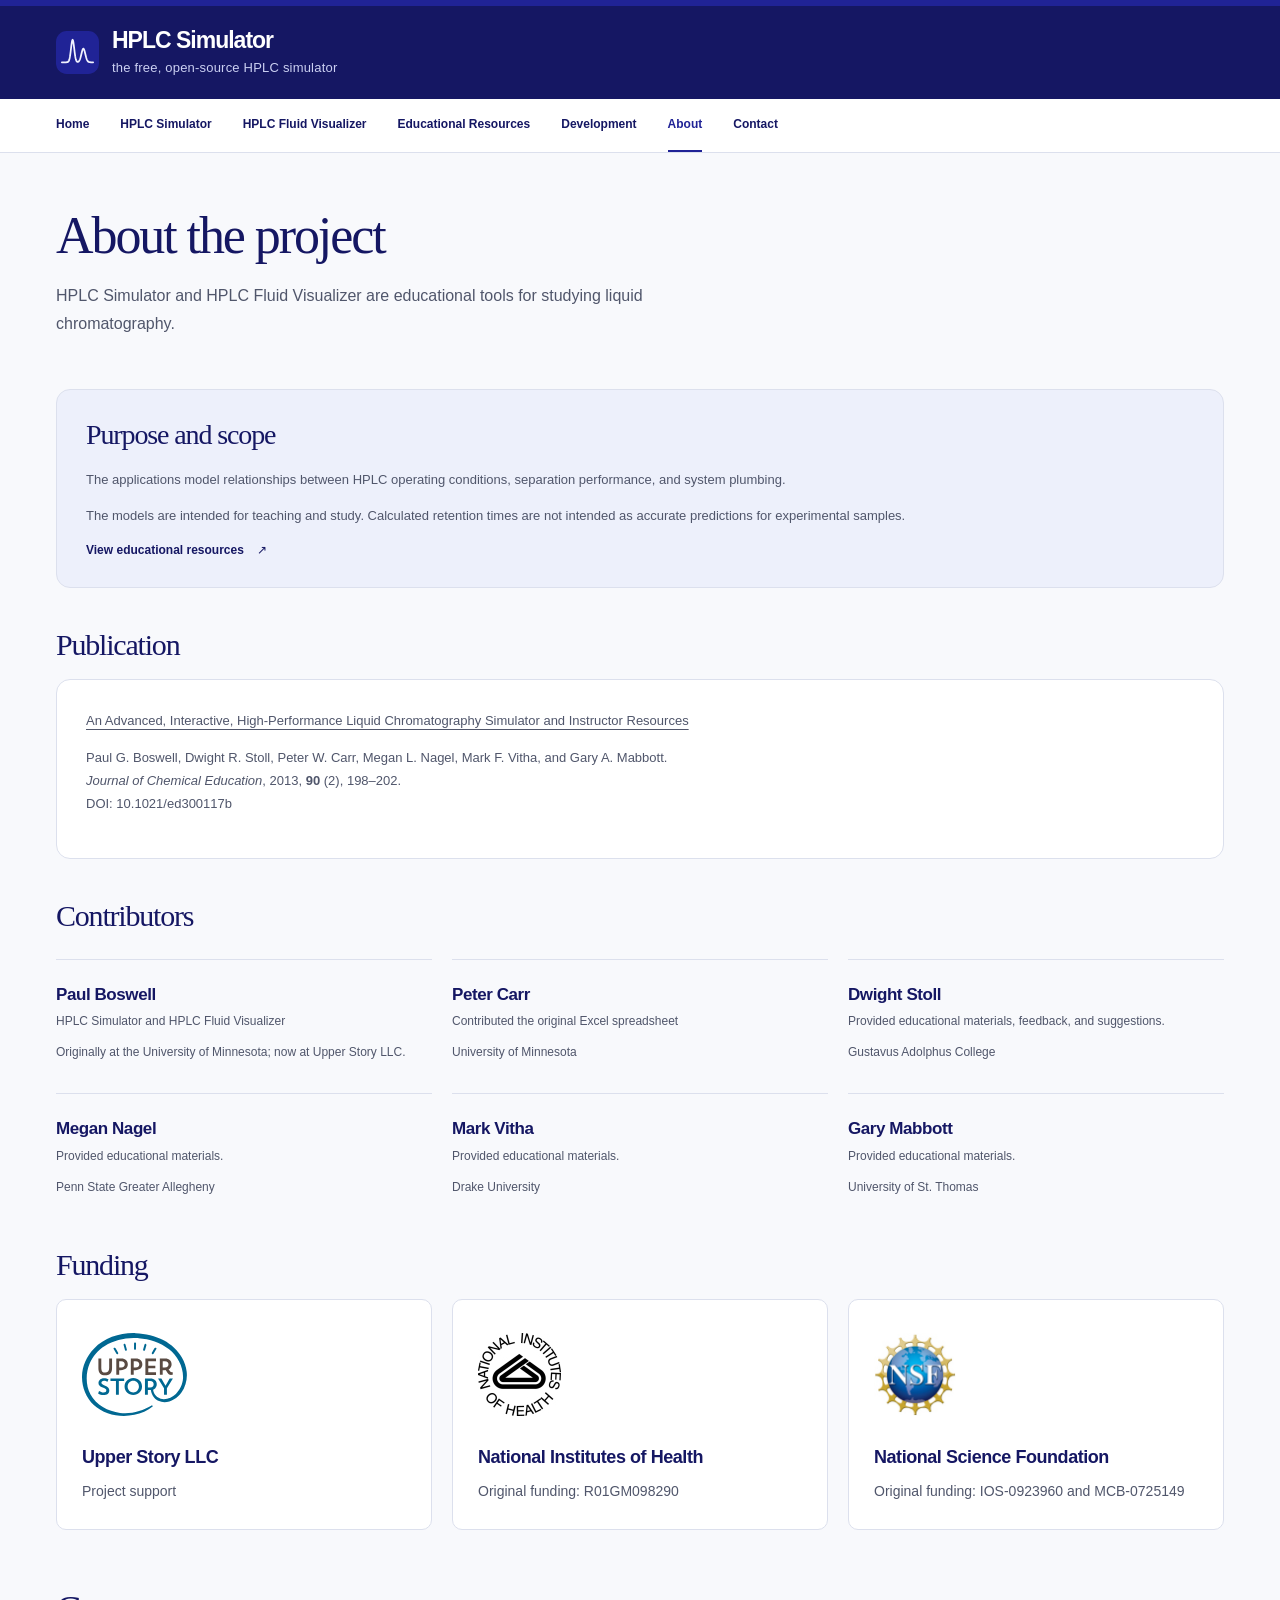
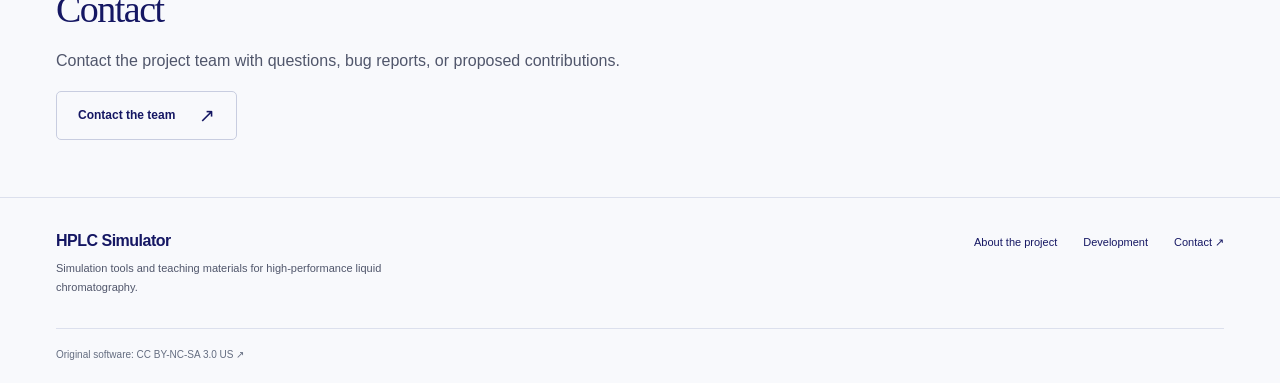
==== public/about.html @ 45ff45a1 "Add complete HPLC website for Cloudflare Pages" ====
<!doctype html>
<html lang="en"><head><meta charset="utf-8"><meta name="viewport" content="width=device-width, initial-scale=1"><meta name="description" content="Project history, contributors, and scope of HPLC Simulator and HPLC Fluid Visualizer."><meta name="theme-color" content="#202396"><title>About | HPLC Simulator</title><link rel="icon" href="assets/favicon.svg?v=6b6e14ec6e" type="image/svg+xml"><link rel="stylesheet" href="assets/site.css?v=50086b3960"><script src="assets/site.js?v=9037c2415f" defer></script></head>
<body><a class="skip" href="#main">Skip to content</a><header class="header"><div class="wrap"><div class="masthead"><a href="index.html" class="brand" aria-label="HPLC Simulator home"><svg aria-hidden="true" viewBox="0 0 44 44" fill="none"><rect width="44" height="44" rx="11" fill="#202396"/><path d="M6.00 32.00 L6.25 32.00 L6.50 32.00 L6.75 32.00 L7.00 32.00 L7.25 32.00 L7.50 32.00 L7.75 32.00 L8.00 32.00 L8.25 32.00 L8.50 32.00 L8.75 32.00 L9.00 32.00 L9.25 32.00 L9.50 32.00 L9.75 32.00 L10.00 32.00 L10.25 31.99 L10.50 31.99 L10.75 31.98 L11.00 31.97 L11.25 31.95 L11.50 31.91 L11.75 31.85 L12.00 31.77 L12.25 31.64 L12.50 31.44 L12.75 31.17 L13.00 30.78 L13.25 30.26 L13.50 29.58 L13.75 28.69 L14.00 27.60 L14.25 26.26 L14.50 24.70 L14.75 22.92 L15.00 20.97 L15.25 18.89 L15.50 16.79 L15.75 14.74 L16.00 12.86 L16.25 11.26 L16.50 10.03 L16.75 9.26 L17.00 9.00 L17.25 9.26 L17.50 10.03 L17.75 11.26 L18.00 12.86 L18.25 14.74 L18.50 16.78 L18.75 18.89 L19.00 20.97 L19.25 22.92 L19.50 24.70 L19.75 26.26 L20.00 27.59 L20.25 28.69 L20.50 29.56 L20.75 30.24 L21.00 30.75 L21.25 31.12 L21.50 31.37 L21.75 31.53 L22.00 31.61 L22.25 31.63 L22.50 31.59 L22.75 31.50 L23.00 31.35 L23.25 31.15 L23.50 30.88 L23.75 30.53 L24.00 30.10 L24.25 29.58 L24.50 28.97 L24.75 28.26 L25.00 27.45 L25.25 26.56 L25.50 25.59 L25.75 24.56 L26.00 23.51 L26.25 22.45 L26.50 21.43 L26.75 20.48 L27.00 19.65 L27.25 18.95 L27.50 18.43 L27.75 18.11 L28.00 18.00 L28.25 18.11 L28.50 18.43 L28.75 18.95 L29.00 19.65 L29.25 20.48 L29.50 21.43 L29.75 22.45 L30.00 23.51 L30.25 24.56 L30.50 25.59 L30.75 26.56 L31.00 27.45 L31.25 28.26 L31.50 28.97 L31.75 29.59 L32.00 30.11 L32.25 30.54 L32.50 30.89 L32.75 31.17 L33.00 31.38 L33.25 31.55 L33.50 31.68 L33.75 31.78 L34.00 31.84 L34.25 31.89 L34.50 31.93 L34.75 31.95 L35.00 31.97 L35.25 31.98 L35.50 31.99 L35.75 31.99 L36.00 32.00 L36.25 32.00 L36.50 32.00 L36.75 32.00 L37.00 32.00 L37.25 32.00 L37.50 32.00 L37.75 32.00 L38.00 32.00" stroke="#f1f3ff" stroke-width="1.8" stroke-linecap="round" stroke-linejoin="round"/></svg><span><strong>HPLC Simulator</strong><small>the free, open-source HPLC simulator</small></span></a><button class="menu-toggle" aria-expanded="false" aria-controls="main-nav">Menu ☰</button></div></div><div class="nav-band"><div class="wrap"><nav id="main-nav" class="nav" aria-label="Main navigation"><a href="index.html">Home</a><a href="simulator.html">HPLC Simulator</a><a href="fluid-visualizer.html">HPLC Fluid Visualizer</a><a href="resources.html">Educational Resources</a><a href="development.html">Development</a><a href="about.html" aria-current="page">About</a><a href="contact.html">Contact</a></nav></div></div></header>
<main id="main" class="wrap"><div class="page-heading"><h1>About the project</h1><p>HPLC Simulator and HPLC Fluid Visualizer are educational tools for studying liquid chromatography.</p></div><div><section class="panel" style="background:var(--mint)"><h2>Purpose and scope</h2><p>The applications model relationships between HPLC operating conditions, separation performance, and system plumbing.</p><p>The models are intended for teaching and study. Calculated retention times are not intended as accurate predictions for experimental samples.</p><a class="text-link" href="resources.html">View educational resources <span aria-hidden="true">↗</span></a></section></div>
<section aria-labelledby="publication-title"><h2 id="publication-title" class="subheading">Publication</h2><div class="panel"><p><a href="https://pubs.acs.org/doi/10.1021/ed300117b">An Advanced, Interactive, High-Performance Liquid Chromatography Simulator and Instructor Resources</a></p><p>Paul G. Boswell, Dwight R. Stoll, Peter W. Carr, Megan L. Nagel, Mark F. Vitha, and Gary A. Mabbott.<br><cite>Journal of Chemical Education</cite>, 2013, <strong>90</strong> (2), 198–202.<br>DOI: 10.1021/ed300117b</p></div></section>
<h2 class="subheading">Contributors</h2><div class="people"><div class="person"><h3>Paul Boswell</h3><p>HPLC Simulator and HPLC Fluid Visualizer</p><p>Originally at the University of Minnesota; now at Upper Story LLC.</p></div><div class="person"><h3>Peter Carr</h3><p>Contributed the original Excel spreadsheet</p><p>University of Minnesota</p></div><div class="person"><h3>Dwight Stoll</h3><p>Provided educational materials, feedback, and suggestions.</p><p>Gustavus Adolphus College</p></div><div class="person"><h3>Megan Nagel</h3><p>Provided educational materials.</p><p>Penn State Greater Allegheny</p></div><div class="person"><h3>Mark Vitha</h3><p>Provided educational materials.</p><p>Drake University</p></div><div class="person"><h3>Gary Mabbott</h3><p>Provided educational materials.</p><p>University of St. Thomas</p></div></div><section class="funding" aria-labelledby="funding-title"><h2 id="funding-title" class="subheading">Funding</h2><div class="funding-grid"><article class="funding-card"><a class="funding-logo" href="https://www.upperstory.com/"><img src="assets/funding/upper-story.svg?v=ac500c7a93" alt="Upper Story" width="190" height="83" loading="lazy"></a><h3>Upper Story LLC</h3><p>Project support</p></article><article class="funding-card"><a class="funding-logo" href="https://www.nih.gov/"><img src="assets/funding/nih.jpg" alt="National Institutes of Health" width="83" height="83" loading="lazy"></a><h3>National Institutes of Health</h3><p>Original funding: R01GM098290</p></article><article class="funding-card"><a class="funding-logo" href="https://www.nsf.gov/"><img src="assets/funding/nsf.jpg" alt="National Science Foundation" width="83" height="83" loading="lazy"></a><h3>National Science Foundation</h3><p>Original funding: IOS-0923960 and MCB-0725149</p></article></div></section><section class="section"><h2>Contact</h2><p>Contact the project team with questions, bug reports, or proposed contributions.</p><a class="button secondary" href="contact.html">Contact the team<span class="arrow" aria-hidden="true">↗</span></a></section></main>
<footer class="footer"><div class="wrap"><div class="footer-top"><div><a href="index.html" class="footer-brand" style="text-decoration:none">HPLC Simulator</a><p>Simulation tools and teaching materials for high-performance liquid chromatography.</p></div><div class="footer-links"><a href="about.html">About the project</a><a href="development.html">Development</a><a href="contact.html">Contact ↗</a></div></div><div class="footer-bottom"><span>Original software: <a href="https://creativecommons.org/licenses/by-nc-sa/3.0/us/">CC BY-NC-SA 3.0 US ↗</a></span></div></div></footer></body></html>
---- public/assets/site.css ----
@charset "UTF-8";
:root{--ink:#151763;--body:#50566b;--green:#202396;--mint:#edf0fb;--paper:#f8f9fc;--line:#dce0ed;--gold:#b57437;--white:#fff;--radius:14px;font-family:Inter,"Segoe UI",Arial,sans-serif;color:var(--ink);background:var(--paper);font-synthesis:none}
*{box-sizing:border-box}body{margin:0}a{color:inherit;text-underline-offset:4px}a:hover{color:#353ac0}button,input{font:inherit}button,a,input,summary{-webkit-tap-highlight-color:transparent}button{cursor:pointer}a:focus-visible,button:focus-visible,input:focus-visible,summary:focus-visible{outline:3px solid #b57437;outline-offset:5px}::selection{background:#dde2ff}p{line-height:1.75;color:var(--body)}h1,h2,h3,p{margin-top:0}h1,h2{font-family:Georgia,"Times New Roman",serif;font-weight:400;letter-spacing:-.04em}h1{font-size:clamp(42px,4.8vw,68px);line-height:1.08;margin-bottom:24px}h2{font-size:38px;line-height:1.16;margin-bottom:16px}h3{font-size:20px;letter-spacing:-.025em;line-height:1.4}svg{display:block;max-width:100%}.wrap{max-width:1248px;padding:0 40px;margin:auto}.skip{position:fixed;left:20px;top:-80px;z-index:9;padding:12px;background:white}.skip:focus{top:12px}
.header{background:var(--paper);border-bottom:1px solid var(--line)}.masthead{min-height:93px;display:flex;align-items:center;justify-content:space-between;gap:24px}.brand{text-decoration:none;display:flex;align-items:center;gap:13px}.brand svg{width:43px;height:43px}.brand strong{font-weight:650;font-size:23px;letter-spacing:-1px;display:block}.brand small{display:block;font-size:10px;text-transform:uppercase;letter-spacing:2px;margin-top:5px;color:var(--body)}.header-note{display:flex;align-items:center;gap:9px;font-size:12px;color:var(--body)}.dot{width:6px;height:6px;border-radius:50%;background:#7077d6;display:inline-block}.nav{display:flex;gap:31px}.nav a{font-size:12px;font-weight:600;white-space:nowrap;text-decoration:none;padding:18px 0 19px;border-bottom:2px solid transparent}.nav a[aria-current=page]{border-color:var(--green);color:var(--green)}.nav a:hover{border-color:#a6add3}.menu-toggle{display:none;border:1px solid var(--line);border-radius:6px;background:none;padding:10px 14px}.eyebrow{text-transform:uppercase;font-size:10px;letter-spacing:2px;font-weight:650;color:var(--green);margin-bottom:22px;display:flex;align-items:center;gap:10px}.eyebrow:before{content:"";height:1px;width:24px;background:currentColor}.hero{display:grid;grid-template-columns:1fr 1fr;gap:48px;align-items:center;padding-top:68px;padding-bottom:66px}.hero h1 em{font-weight:400;color:#5259a9}.hero .intro{font-size:16px;max-width:460px}.actions{display:flex;gap:12px;flex-wrap:wrap;margin-top:28px}.button{display:inline-flex;align-items:center;justify-content:center;gap:24px;padding:14px 21px;font-size:12px;font-weight:600;text-decoration:none;background:var(--green);color:white;border:1px solid var(--green);border-radius:5px;min-height:46px}.button:hover{background:#151763;color:white}.button.secondary{background:transparent;color:var(--ink);border-color:#c8cde0}.button.secondary:hover{background:var(--mint)}.arrow{font-size:19px;line-height:1}.quiet-note{font-size:11px;margin:21px 0 0;color:#626983;display:flex;gap:8px;align-items:center}.hero-figure{position:relative;background:#edf0fa;padding:25px 25px 21px;border-radius:18px;overflow:hidden;border:1px solid #dfe4f2}.figure-top{display:flex;align-items:center;justify-content:space-between;font-size:10px;text-transform:uppercase;letter-spacing:1.7px;font-weight:650;margin-bottom:24px}.figure-top span:last-child{font-size:9px;letter-spacing:1px;color:#626c86}.chart-card{background:#fcfcff;border:1px solid #d5daeb;border-radius:8px;padding:18px 12px 9px;box-shadow:0 8px 25px #20239608}.chart-caption{font-size:10px;display:flex;justify-content:space-between;gap:10px;padding:0 9px 10px;color:#596380}.chart-legend{display:flex;gap:15px;font-size:9px}.chart-legend i{display:inline-block;width:12px;height:2px;background:var(--green);vertical-align:middle;margin-right:5px}.chart-legend span:last-child i{background:var(--gold)}.figure-bottom{display:flex;justify-content:space-between;font-size:10px;margin-top:18px;color:#596380}.figure-bottom strong{font-weight:500;color:var(--green)}.principles{border-top:1px solid var(--line);border-bottom:1px solid var(--line);display:grid;grid-template-columns:repeat(3,1fr);padding:24px 0;gap:25px}.principle{display:flex;align-items:center;gap:13px;font-size:12px}.principle svg{width:22px;height:22px;flex-shrink:0}.principle small{display:block;color:var(--body);font-size:11px;margin-top:4px}.section{padding-top:57px;padding-bottom:57px}.section-top{display:flex;align-items:end;justify-content:space-between;gap:25px;margin-bottom:28px}.section-top h2{margin:0}.section-top p{margin:0;font-size:13px;max-width:360px}.section-top .eyebrow{margin-bottom:13px}.tool-grid{display:grid;grid-template-columns:1fr 1fr;gap:23px}.tool-card{background:#fff;border:1px solid var(--line);border-radius:var(--radius);overflow:hidden;display:flex;flex-direction:column}.tool-art{height:176px;background:#eef1fa;padding:22px 34px;border-bottom:1px solid var(--line);overflow:hidden}.tool-art.sand{background:#f1f3f9}.tool-art svg{width:100%;height:100%}.tool-copy{padding:26px 30px;flex:1;display:flex;flex-direction:column}.tool-copy h3{margin:15px 0 10px;font-size:24px;font-weight:500}.tool-copy p{font-size:13px;max-width:450px;margin-bottom:22px}.tag{font-size:9px;letter-spacing:1.1px;text-transform:uppercase;font-weight:600}.tag span{color:#6c7385;margin-left:10px;font-weight:400}.text-link{display:inline-flex;gap:13px;align-items:center;font-size:12px;font-weight:650;text-decoration:none;align-self:start;margin-top:auto}.text-link:hover{text-decoration:underline}.learning-band{border-radius:var(--radius);padding:35px 39px;background:var(--mint);display:grid;grid-template-columns:60px 1fr auto;gap:24px;align-items:center;margin-bottom:58px}.learning-band h2{font-size:29px;margin:0 0 8px}.learning-band p{font-size:13px;margin:0;max-width:590px}.book-icon{width:45px;height:45px}.footer{border-top:1px solid var(--line);padding:34px 0 23px}.footer-top{display:flex;justify-content:space-between;gap:30px}.footer-brand{font-size:16px;font-weight:600;letter-spacing:-.5px}.footer p{font-size:11px;max-width:390px;margin-top:9px}.footer-links{display:flex;gap:26px;font-size:11px;padding-top:4px}.footer-links a{text-decoration:none}.footer-bottom{border-top:1px solid var(--line);margin-top:20px;padding-top:20px;display:flex;justify-content:space-between;gap:20px;font-size:10px;color:#646d80}.footer-bottom a{text-decoration:none}
.page-heading{padding:55px 0 35px;max-width:790px}.page-heading h1{font-size:52px;margin-bottom:18px}.page-heading p{font-size:16px;max-width:670px}.page-heading .eyebrow{margin-bottom:18px}.notice{border:1px solid #d6daea;border-radius:8px;background:#eef1fc;padding:17px 22px;display:flex;gap:13px;align-items:start;margin-bottom:28px;font-size:13px;line-height:1.7}.notice svg{flex-shrink:0;margin-top:3px}.notice p{margin:0}.notice strong{color:var(--ink)}.split{display:grid;grid-template-columns:1.35fr 1fr;gap:35px;align-items:start;margin-bottom:50px}.panel{background:white;border:1px solid var(--line);border-radius:var(--radius);padding:29px}.panel h2{font-size:28px}.panel p,.panel li{font-size:13px;color:var(--body);line-height:1.8}.panel ul{padding-left:20px}.panel li{margin-bottom:9px}.large-art{background:#edf1fa;border:1px solid var(--line);border-radius:var(--radius);padding:30px;margin-bottom:20px}.large-art svg{width:100%}.art-label{font-size:10px;text-align:center;margin:15px 0 0;letter-spacing:.2px;color:#596582}.steps{display:grid;grid-template-columns:repeat(3,1fr);gap:25px;margin:25px 0 45px}.step{border-top:1px solid var(--line);padding-top:22px}.step-number{color:#7d86ab;font-family:Georgia,serif;font-size:30px;display:block;margin-bottom:15px}.step h3{font-size:16px;margin-bottom:10px}.step p{font-size:13px}.subheading{font-size:30px;margin-top:40px}.resource-tools{display:flex;justify-content:space-between;gap:18px;margin-bottom:22px;align-items:center;flex-wrap:wrap}.filters{display:flex;gap:5px;flex-wrap:wrap}.filter{border:1px solid transparent;background:none;padding:10px 15px;border-radius:5px;color:var(--body);font-size:12px;min-height:42px}.filter[aria-pressed=true]{background:var(--green);color:white}.search{border:1px solid #ccd1e1;background:white;border-radius:5px;min-height:43px;padding:10px 15px;width:270px;max-width:100%}.resource-grid{display:grid;grid-template-columns:repeat(2,1fr);gap:20px;margin-bottom:20px}.resource-card{background:#fff;border:1px solid var(--line);border-radius:10px;padding:25px;display:flex;flex-direction:column}.resource-card .tag{color:#565e8b;margin-bottom:17px}.resource-card h2{font-family:inherit;letter-spacing:-.4px;font-size:20px;font-weight:500;margin-bottom:10px}.resource-card p{font-size:13px;margin:0 0 12px}.resource-meta{font-size:11px;color:#626c82;display:block;margin-bottom:21px}.resource-card a{padding-top:16px;border-top:1px solid var(--line);width:100%;justify-content:space-between;margin-top:auto}.resource-count{font-size:11px;color:var(--body);margin:14px 0 25px}.empty{padding:35px;border:1px dashed var(--line);border-radius:10px;grid-column:1/-1}.download-list{list-style:none;padding:0!important;margin:15px 0 0}.download-list li{margin:0;border-top:1px solid var(--line)}.download-list a{display:flex;justify-content:space-between;gap:20px;padding:15px 0;text-decoration:none;font-size:12px}.download-list small{white-space:nowrap;color:#636c80}.details{border-top:1px solid var(--line);padding:20px 0}.details:last-child{border-bottom:1px solid var(--line)}summary{cursor:pointer;font-size:14px;font-weight:600;padding:4px 0}.details p{font-size:13px;margin:14px 0 0}.content-bottom{padding-bottom:55px}.people{display:grid;grid-template-columns:repeat(3,1fr);gap:20px;margin:25px 0}.person{border-top:1px solid var(--line);padding-top:23px}.person h3{margin-bottom:5px;font-size:17px}.person p{font-size:12px;margin-bottom:10px}.support{font-size:12px;padding:24px;background:#edf0fa;border-radius:8px;margin-top:30px;line-height:1.8;color:var(--body)}.contact-grid{display:grid;grid-template-columns:1fr 1fr;gap:24px;margin-bottom:45px}.contact-card{padding:32px;background:white;border:1px solid var(--line);border-radius:12px}.initials{width:48px;height:48px;display:grid;place-items:center;background:var(--mint);border-radius:50%;font-family:Georgia,serif;font-size:18px;margin-bottom:23px}.contact-card h2{font-size:30px}.contact-card p{font-size:13px}.email{font-size:14px}.preview-badge{display:inline-flex;align-items:center;gap:7px;color:#596182;background:#eff2fb;border:1px solid #d7ddef;padding:6px 9px;border-radius:4px;font-size:10px;letter-spacing:.3px}.sr-only{position:absolute;width:1px;height:1px;padding:0;margin:-1px;overflow:hidden;clip:rect(0,0,0,0);white-space:nowrap;border:0}[hidden]{display:none!important}
@media(min-width:1500px){.hero{padding-top:85px;padding-bottom:80px}}
@media(max-width:1050px){.nav{gap:22px}.nav a{font-size:11px}.hero{gap:28px}.wrap{padding:0 28px}.hero h1{font-size:53px}.hero-figure{padding:20px}.learning-band{padding:30px;grid-template-columns:45px 1fr}.learning-band>.button{grid-column:2;justify-self:start}.hero .intro{font-size:14px}.section-top p{max-width:300px}}
@media(max-width:780px){.wrap{padding:0 22px}.masthead{min-height:80px}.header-note{display:none}.menu-toggle{display:block}.nav{display:none;padding:5px 0 15px;gap:0;grid-template-columns:1fr 1fr}.nav.open{display:grid}.nav a{padding:13px 9px;white-space:normal;font-size:12px}.hero{grid-template-columns:1fr;padding-top:40px;padding-bottom:35px;gap:35px}.hero h1{font-size:clamp(43px,8vw,61px);max-width:550px}.hero .intro{font-size:15px;max-width:530px}.hero-figure{max-width:580px;width:100%}.principles{gap:15px;padding:22px 0}.principle{align-items:start;gap:8px;font-size:11px}.principle small{font-size:10px;line-height:1.5}.principle svg{width:18px}.section{padding:38px 0}.section-top{align-items:start;flex-direction:column;gap:14px}.section-top p{max-width:100%}h2{font-size:33px}.tool-art{padding:20px;height:145px}.tool-copy{padding:23px}.tool-copy h3{font-size:21px}.tag span{display:block;margin:5px 0 0}.learning-band{margin-bottom:38px}.footer-top{flex-direction:column;gap:10px}.footer-bottom{flex-direction:column;gap:10px}.page-heading{padding-top:36px}.page-heading h1{font-size:43px}.split{grid-template-columns:1fr;gap:20px}.steps{gap:20px}.people{grid-template-columns:1fr}.resource-tools{align-items:stretch}.search{width:100%}.contact-card{padding:23px}.email{font-size:12px}}
@media(max-width:520px){.brand strong{font-size:21px}.brand small{font-size:8px;letter-spacing:1.7px}.brand svg{width:35px}.masthead{gap:10px}.menu-toggle{font-size:11px;padding:10px}.tool-grid,.resource-grid,.contact-grid,.steps{grid-template-columns:1fr}.principles{grid-template-columns:1fr;gap:17px}.principle{align-items:center;font-size:12px;gap:13px}.principle small{display:inline;margin-left:8px;font-size:11px}.principle svg{width:21px}.hero-figure{padding:17px 12px}.figure-top{padding:0 6px;font-size:9px}.figure-top span:last-child{font-size:8px}.hero .actions{gap:9px}.button{padding:13px 16px;gap:15px}.learning-band{grid-template-columns:1fr;padding:26px;gap:16px}.learning-band>.button{grid-column:1}.book-icon{width:34px;height:34px}.footer-links{gap:22px;flex-wrap:wrap}.panel{padding:23px}.page-heading h1{font-size:39px}.steps{gap:10px}.step{padding-top:18px}.step-number{margin-bottom:7px}.large-art{padding:15px}.filters{gap:0}.filter{padding:10px 12px}.resource-card{padding:22px}.section-top h2{font-size:31px}}
.hero>*,.split>*,.resource-grid>*,.contact-grid>*{min-width:0}
@media(max-width:780px){.resource-tools>label{width:100%}}
@media(max-width:380px){.wrap{padding:0 18px}.brand{gap:9px}.brand strong{font-size:19px}.brand small{font-size:6px;letter-spacing:1.2px}.brand svg{width:31px}.hero h1{font-size:35px}.eyebrow{font-size:9px;letter-spacing:1.4px}.figure-top{gap:8px;flex-wrap:wrap}.figure-bottom{gap:12px;font-size:9px}.chart-caption{font-size:9px}.hero-figure{padding:17px 9px}.page-heading h1{font-size:35px}.footer-links{gap:15px}}
@media(prefers-reduced-motion:no-preference){a,button{transition:background .15s,color .15s,border-color .15s}.tool-card{transition:transform .2s,box-shadow .2s}.tool-card:hover{transform:translateY(-3px);box-shadow:0 10px 24px #15176308}}

/* Original site identity: indigo masthead (#151763), royal blue (#202396), white navigation. */
.header{background:#151763;border-top:6px solid #202396}
.masthead{color:#fff}
.brand:hover{color:#fff}
.brand small,.header-note{color:#cbd0f2}
.header-note .dot{background:#a7b3ff}
.nav-band{background:#fff;color:var(--ink)}
.menu-toggle{color:#fff;border-color:#6568a0}
.menu-toggle:hover{background:#292c80}
.brand{min-width:0}.brand>span{min-width:0}.brand svg,.menu-toggle{flex-shrink:0}
.brand small{font-size:13px;letter-spacing:.2px;text-transform:none;white-space:normal;line-height:1.4}
@media(max-width:520px){.masthead{gap:12px}.brand small{font-size:11px;letter-spacing:0;max-width:230px}}

#contact-form label{display:block;font-size:16px;font-weight:600;margin:18px 0 7px}#contact-form input,#contact-form textarea{display:block;width:100%;font:inherit;font-size:16px;padding:11px 12px;border:1px solid #aab3ce;border-radius:5px;background:white;color:var(--ink)}#contact-form textarea{resize:vertical;min-height:160px}#contact-form textarea:focus-visible{outline:3px solid #b57437;outline-offset:3px}#contact-form .button{font:inherit;border:0;margin-top:8px}#contact-form .button:disabled{opacity:.65;cursor:wait}#contact-form .contact-note,#contact-status{font-size:15px;margin:15px 0 0}#contact-status[data-error=true]{color:#9b2929}.contact-trap{position:absolute;left:-10000px;width:1px;height:1px;overflow:hidden}

.funding-grid{display:grid;grid-template-columns:repeat(3,minmax(0,1fr));gap:20px}.funding-card{padding:25px;background:white;border:1px solid var(--line);border-radius:10px}.funding-logo{display:flex;align-items:center;height:100px;margin-bottom:20px;width:fit-content;max-width:100%}.funding-logo img{display:block;object-fit:contain;object-position:left center;max-width:100%;height:83px}.funding-card h3{font-size:18px;margin-bottom:9px}.funding-card p{font-size:14px;margin:0;overflow-wrap:anywhere}@media(max-width:780px){.funding-grid{grid-template-columns:1fr}}
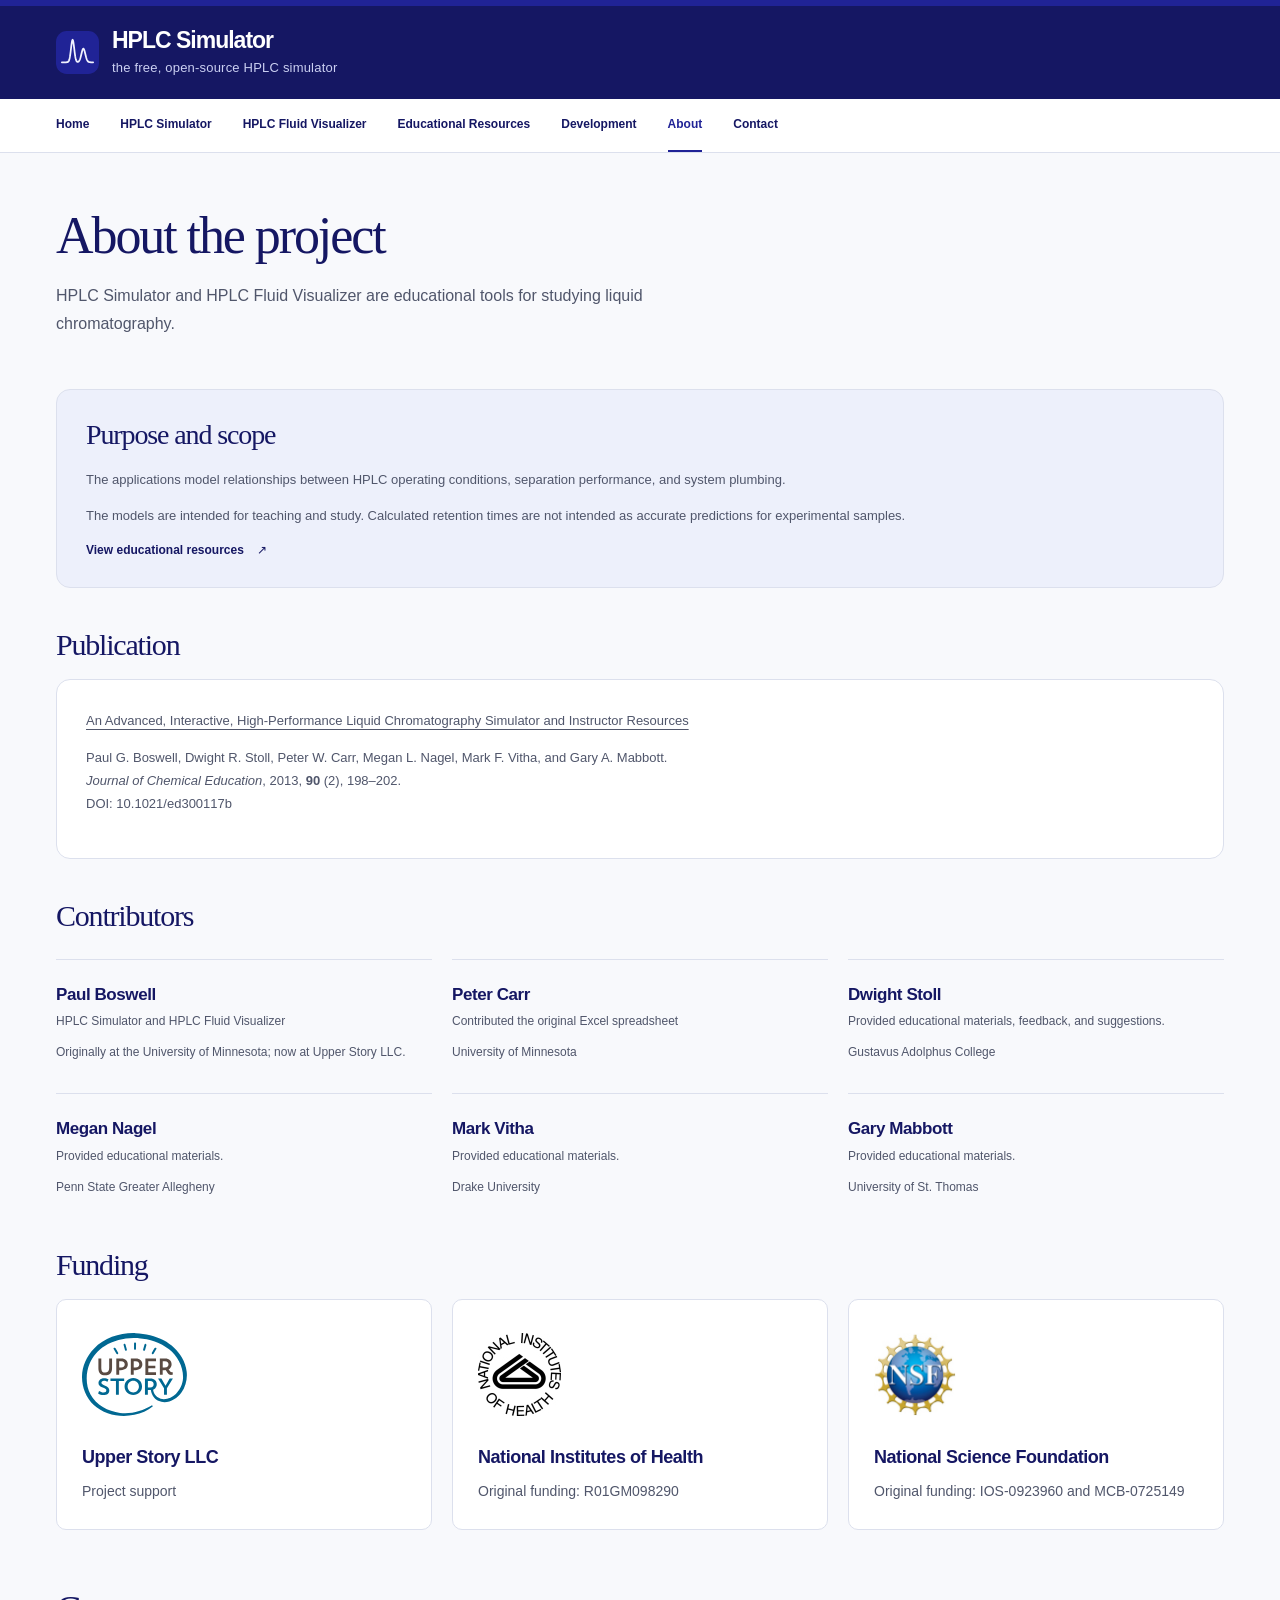
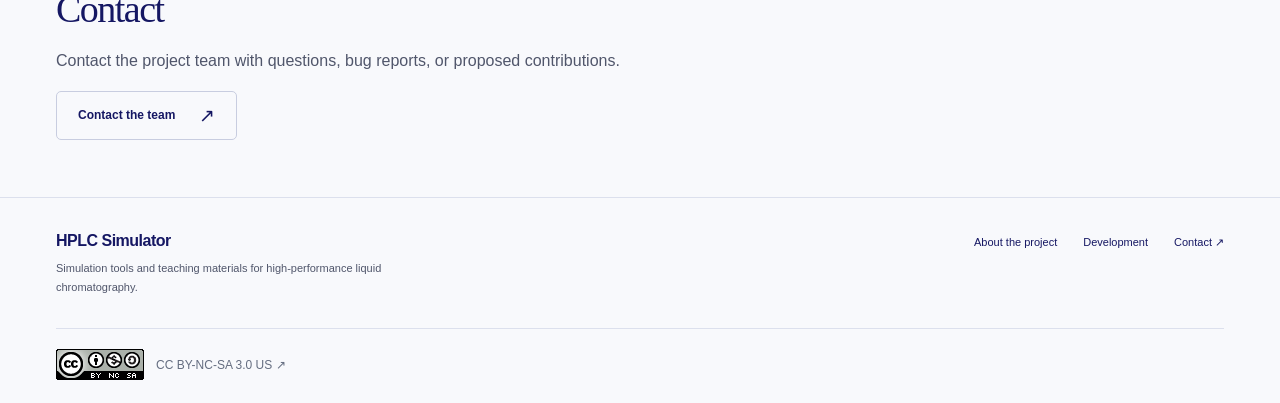
==== commit 1a0934ee: "Clarify current software license and add Creative Commons badge" ====
--- a/public/about.html
+++ b/public/about.html
@@ -1,7 +1,7 @@
 <!doctype html>
-<html lang="en"><head><meta charset="utf-8"><meta name="viewport" content="width=device-width, initial-scale=1"><meta name="description" content="Project history, contributors, and scope of HPLC Simulator and HPLC Fluid Visualizer."><meta name="theme-color" content="#202396"><title>About | HPLC Simulator</title><link rel="icon" href="assets/favicon.svg?v=6b6e14ec6e" type="image/svg+xml"><link rel="stylesheet" href="assets/site.css?v=50086b3960"><script src="assets/site.js?v=9037c2415f" defer></script></head>
+<html lang="en"><head><meta charset="utf-8"><meta name="viewport" content="width=device-width, initial-scale=1"><meta name="description" content="Project history, contributors, and scope of HPLC Simulator and HPLC Fluid Visualizer."><link rel="canonical" href="https://hplcsimulator.org/about"><meta name="theme-color" content="#202396"><title>About | HPLC Simulator</title><link rel="icon" href="assets/favicon.svg?v=6b6e14ec6e" type="image/svg+xml"><link rel="stylesheet" href="assets/site.css?v=55e8dcbdf5"><script src="assets/site.js?v=9037c2415f" defer></script></head>
 <body><a class="skip" href="#main">Skip to content</a><header class="header"><div class="wrap"><div class="masthead"><a href="index.html" class="brand" aria-label="HPLC Simulator home"><svg aria-hidden="true" viewBox="0 0 44 44" fill="none"><rect width="44" height="44" rx="11" fill="#202396"/><path d="M6.00 32.00 L6.25 32.00 L6.50 32.00 L6.75 32.00 L7.00 32.00 L7.25 32.00 L7.50 32.00 L7.75 32.00 L8.00 32.00 L8.25 32.00 L8.50 32.00 L8.75 32.00 L9.00 32.00 L9.25 32.00 L9.50 32.00 L9.75 32.00 L10.00 32.00 L10.25 31.99 L10.50 31.99 L10.75 31.98 L11.00 31.97 L11.25 31.95 L11.50 31.91 L11.75 31.85 L12.00 31.77 L12.25 31.64 L12.50 31.44 L12.75 31.17 L13.00 30.78 L13.25 30.26 L13.50 29.58 L13.75 28.69 L14.00 27.60 L14.25 26.26 L14.50 24.70 L14.75 22.92 L15.00 20.97 L15.25 18.89 L15.50 16.79 L15.75 14.74 L16.00 12.86 L16.25 11.26 L16.50 10.03 L16.75 9.26 L17.00 9.00 L17.25 9.26 L17.50 10.03 L17.75 11.26 L18.00 12.86 L18.25 14.74 L18.50 16.78 L18.75 18.89 L19.00 20.97 L19.25 22.92 L19.50 24.70 L19.75 26.26 L20.00 27.59 L20.25 28.69 L20.50 29.56 L20.75 30.24 L21.00 30.75 L21.25 31.12 L21.50 31.37 L21.75 31.53 L22.00 31.61 L22.25 31.63 L22.50 31.59 L22.75 31.50 L23.00 31.35 L23.25 31.15 L23.50 30.88 L23.75 30.53 L24.00 30.10 L24.25 29.58 L24.50 28.97 L24.75 28.26 L25.00 27.45 L25.25 26.56 L25.50 25.59 L25.75 24.56 L26.00 23.51 L26.25 22.45 L26.50 21.43 L26.75 20.48 L27.00 19.65 L27.25 18.95 L27.50 18.43 L27.75 18.11 L28.00 18.00 L28.25 18.11 L28.50 18.43 L28.75 18.95 L29.00 19.65 L29.25 20.48 L29.50 21.43 L29.75 22.45 L30.00 23.51 L30.25 24.56 L30.50 25.59 L30.75 26.56 L31.00 27.45 L31.25 28.26 L31.50 28.97 L31.75 29.59 L32.00 30.11 L32.25 30.54 L32.50 30.89 L32.75 31.17 L33.00 31.38 L33.25 31.55 L33.50 31.68 L33.75 31.78 L34.00 31.84 L34.25 31.89 L34.50 31.93 L34.75 31.95 L35.00 31.97 L35.25 31.98 L35.50 31.99 L35.75 31.99 L36.00 32.00 L36.25 32.00 L36.50 32.00 L36.75 32.00 L37.00 32.00 L37.25 32.00 L37.50 32.00 L37.75 32.00 L38.00 32.00" stroke="#f1f3ff" stroke-width="1.8" stroke-linecap="round" stroke-linejoin="round"/></svg><span><strong>HPLC Simulator</strong><small>the free, open-source HPLC simulator</small></span></a><button class="menu-toggle" aria-expanded="false" aria-controls="main-nav">Menu ☰</button></div></div><div class="nav-band"><div class="wrap"><nav id="main-nav" class="nav" aria-label="Main navigation"><a href="index.html">Home</a><a href="simulator.html">HPLC Simulator</a><a href="fluid-visualizer.html">HPLC Fluid Visualizer</a><a href="resources.html">Educational Resources</a><a href="development.html">Development</a><a href="about.html" aria-current="page">About</a><a href="contact.html">Contact</a></nav></div></div></header>
 <main id="main" class="wrap"><div class="page-heading"><h1>About the project</h1><p>HPLC Simulator and HPLC Fluid Visualizer are educational tools for studying liquid chromatography.</p></div><div><section class="panel" style="background:var(--mint)"><h2>Purpose and scope</h2><p>The applications model relationships between HPLC operating conditions, separation performance, and system plumbing.</p><p>The models are intended for teaching and study. Calculated retention times are not intended as accurate predictions for experimental samples.</p><a class="text-link" href="resources.html">View educational resources <span aria-hidden="true">↗</span></a></section></div>
 <section aria-labelledby="publication-title"><h2 id="publication-title" class="subheading">Publication</h2><div class="panel"><p><a href="https://pubs.acs.org/doi/10.1021/ed300117b">An Advanced, Interactive, High-Performance Liquid Chromatography Simulator and Instructor Resources</a></p><p>Paul G. Boswell, Dwight R. Stoll, Peter W. Carr, Megan L. Nagel, Mark F. Vitha, and Gary A. Mabbott.<br><cite>Journal of Chemical Education</cite>, 2013, <strong>90</strong> (2), 198–202.<br>DOI: 10.1021/ed300117b</p></div></section>
 <h2 class="subheading">Contributors</h2><div class="people"><div class="person"><h3>Paul Boswell</h3><p>HPLC Simulator and HPLC Fluid Visualizer</p><p>Originally at the University of Minnesota; now at Upper Story LLC.</p></div><div class="person"><h3>Peter Carr</h3><p>Contributed the original Excel spreadsheet</p><p>University of Minnesota</p></div><div class="person"><h3>Dwight Stoll</h3><p>Provided educational materials, feedback, and suggestions.</p><p>Gustavus Adolphus College</p></div><div class="person"><h3>Megan Nagel</h3><p>Provided educational materials.</p><p>Penn State Greater Allegheny</p></div><div class="person"><h3>Mark Vitha</h3><p>Provided educational materials.</p><p>Drake University</p></div><div class="person"><h3>Gary Mabbott</h3><p>Provided educational materials.</p><p>University of St. Thomas</p></div></div><section class="funding" aria-labelledby="funding-title"><h2 id="funding-title" class="subheading">Funding</h2><div class="funding-grid"><article class="funding-card"><a class="funding-logo" href="https://www.upperstory.com/"><img src="assets/funding/upper-story.svg?v=ac500c7a93" alt="Upper Story" width="190" height="83" loading="lazy"></a><h3>Upper Story LLC</h3><p>Project support</p></article><article class="funding-card"><a class="funding-logo" href="https://www.nih.gov/"><img src="assets/funding/nih.jpg" alt="National Institutes of Health" width="83" height="83" loading="lazy"></a><h3>National Institutes of Health</h3><p>Original funding: R01GM098290</p></article><article class="funding-card"><a class="funding-logo" href="https://www.nsf.gov/"><img src="assets/funding/nsf.jpg" alt="National Science Foundation" width="83" height="83" loading="lazy"></a><h3>National Science Foundation</h3><p>Original funding: IOS-0923960 and MCB-0725149</p></article></div></section><section class="section"><h2>Contact</h2><p>Contact the project team with questions, bug reports, or proposed contributions.</p><a class="button secondary" href="contact.html">Contact the team<span class="arrow" aria-hidden="true">↗</span></a></section></main>
-<footer class="footer"><div class="wrap"><div class="footer-top"><div><a href="index.html" class="footer-brand" style="text-decoration:none">HPLC Simulator</a><p>Simulation tools and teaching materials for high-performance liquid chromatography.</p></div><div class="footer-links"><a href="about.html">About the project</a><a href="development.html">Development</a><a href="contact.html">Contact ↗</a></div></div><div class="footer-bottom"><span>Original software: <a href="https://creativecommons.org/licenses/by-nc-sa/3.0/us/">CC BY-NC-SA 3.0 US ↗</a></span></div></div></footer></body></html>+<footer class="footer"><div class="wrap"><div class="footer-top"><div><a href="index.html" class="footer-brand" style="text-decoration:none">HPLC Simulator</a><p>Simulation tools and teaching materials for high-performance liquid chromatography.</p></div><div class="footer-links"><a href="about.html">About the project</a><a href="development.html">Development</a><a href="contact.html">Contact ↗</a></div></div><div class="footer-bottom"><a class="license-link" rel="license" href="https://creativecommons.org/licenses/by-nc-sa/3.0/us/"><img src="assets/cc-by-nc-sa.png" width="88" height="31" alt="Creative Commons Attribution–NonCommercial–ShareAlike"><span>CC BY-NC-SA 3.0 US ↗</span></a></div></div></footer></body></html>
--- a/public/assets/site.css
+++ b/public/assets/site.css
@@ -28,3 +28,13 @@
 #contact-form label{display:block;font-size:16px;font-weight:600;margin:18px 0 7px}#contact-form input,#contact-form textarea{display:block;width:100%;font:inherit;font-size:16px;padding:11px 12px;border:1px solid #aab3ce;border-radius:5px;background:white;color:var(--ink)}#contact-form textarea{resize:vertical;min-height:160px}#contact-form textarea:focus-visible{outline:3px solid #b57437;outline-offset:3px}#contact-form .button{font:inherit;border:0;margin-top:8px}#contact-form .button:disabled{opacity:.65;cursor:wait}#contact-form .contact-note,#contact-status{font-size:15px;margin:15px 0 0}#contact-status[data-error=true]{color:#9b2929}.contact-trap{position:absolute;left:-10000px;width:1px;height:1px;overflow:hidden}
 
 .funding-grid{display:grid;grid-template-columns:repeat(3,minmax(0,1fr));gap:20px}.funding-card{padding:25px;background:white;border:1px solid var(--line);border-radius:10px}.funding-logo{display:flex;align-items:center;height:100px;margin-bottom:20px;width:fit-content;max-width:100%}.funding-logo img{display:block;object-fit:contain;object-position:left center;max-width:100%;height:83px}.funding-card h3{font-size:18px;margin-bottom:9px}.funding-card p{font-size:14px;margin:0;overflow-wrap:anywhere}@media(max-width:780px){.funding-grid{grid-template-columns:1fr}}
+
+/* Actual gradient chromatogram from the simulator. */
+.hero-figure.simulator-preview{margin:0;padding:18px 8px;background:#fff;border:1px solid #d5daeb;border-radius:10px;box-shadow:0 8px 28px #20239608}
+.preview-image-link{display:block}.preview-image-link img{display:block;width:100%;height:auto}.preview-image-link:focus-visible{outline:3px solid #202396;outline-offset:2px}
+
+/* Give the complete injection-valve example room in the Home cards. */
+.tool-grid .tool-art{height:260px;padding:12px 18px}
+@media(max-width:780px){.tool-grid .tool-art{height:220px;padding:12px}}
+
+.license-link{display:inline-flex;align-items:center;flex-wrap:wrap;gap:12px;font-size:12px}.license-link img{display:block;width:88px;height:31px;flex-shrink:0}
